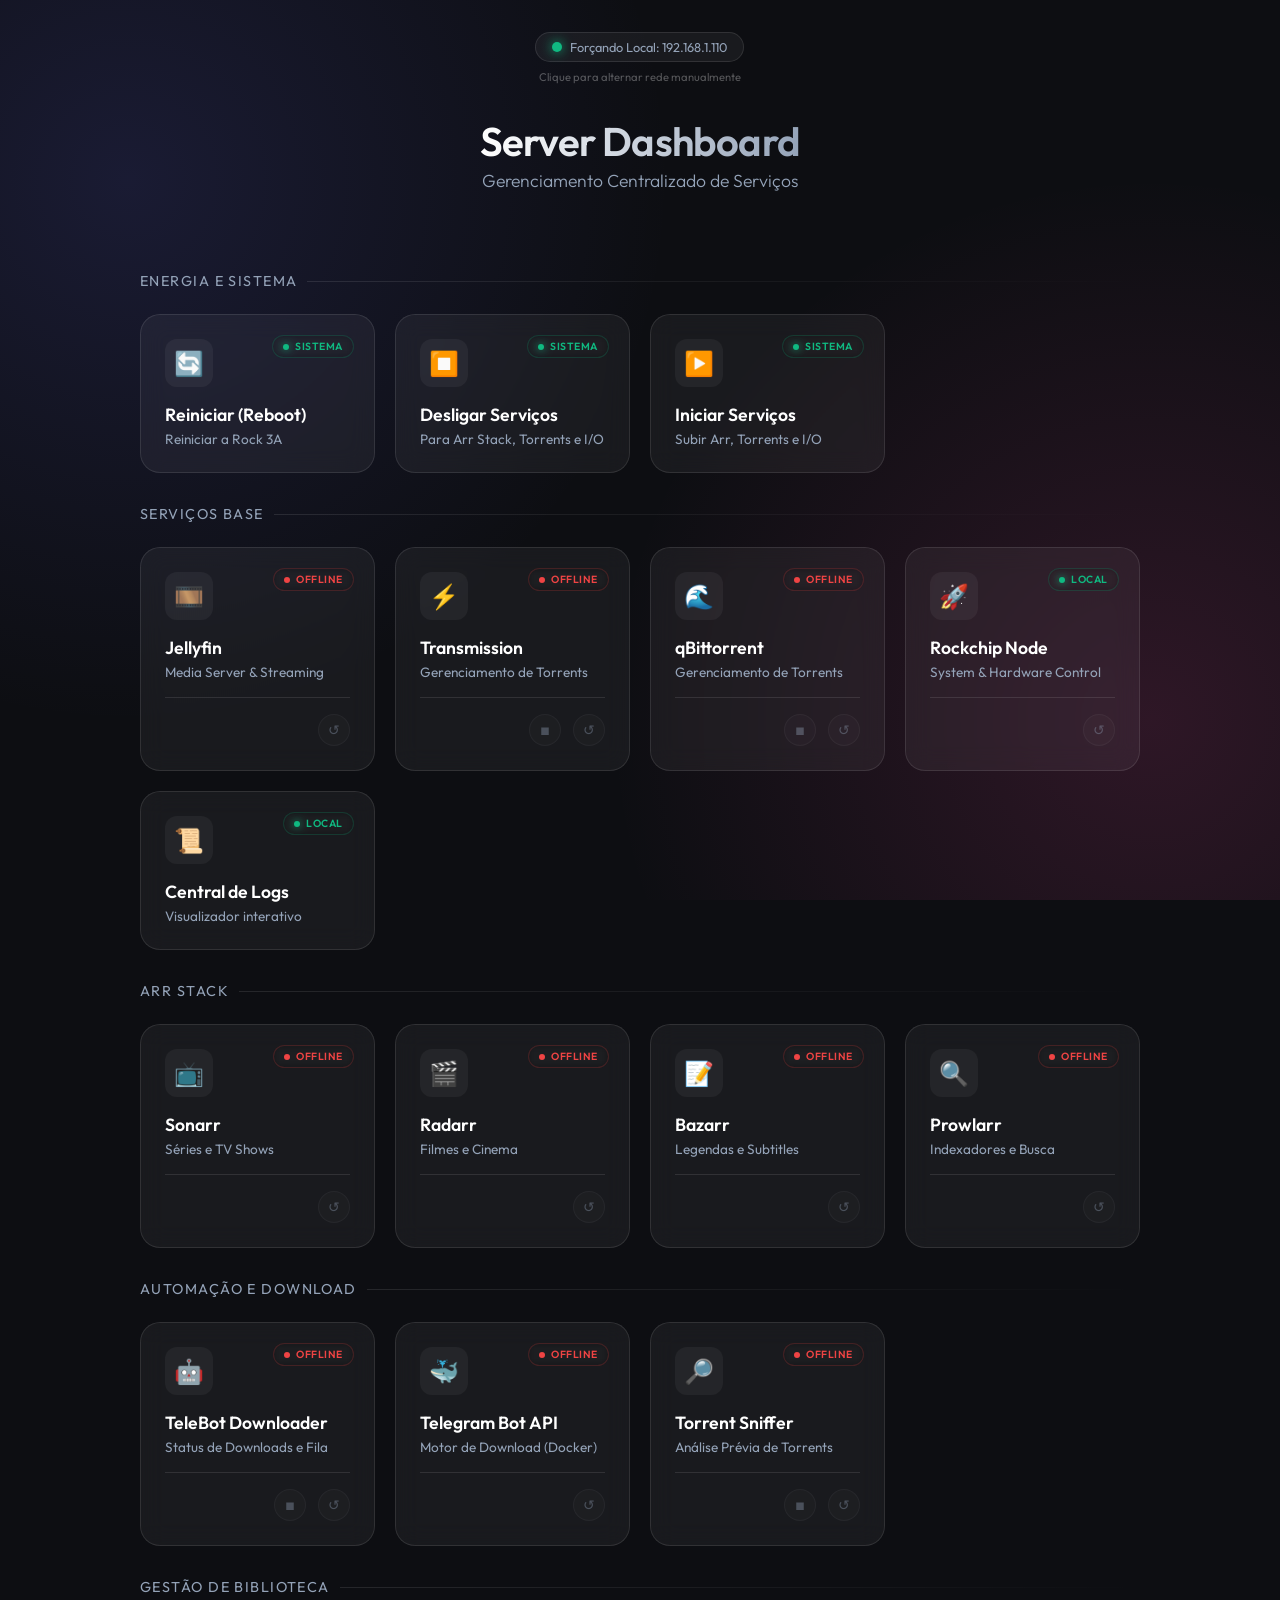
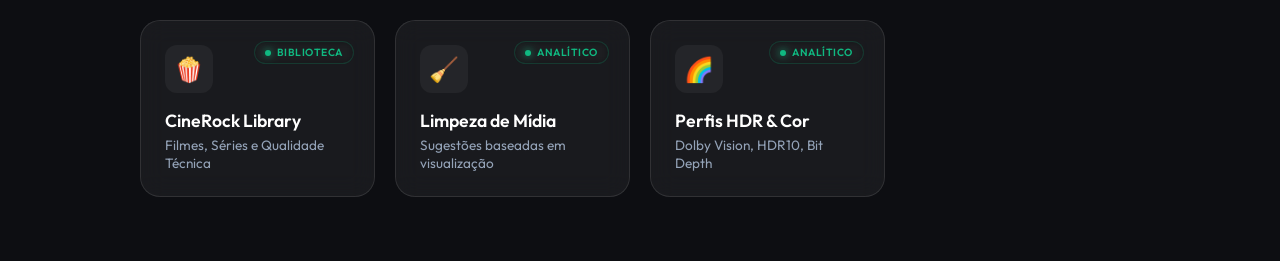
==== node-rockchip/static/index.html @ 3d12f3b4 "initial commit" ====
<!DOCTYPE html>
<html lang="pt-br">

<head>
  <meta charset="UTF-8">
  <meta name="viewport" content="width=device-width, initial-scale=1.0">
  <title>Home Server Dashboard</title>
  <link rel="icon" type="image/svg+xml" href="favicon_geral.svg">
  <link rel="preconnect" href="https://fonts.googleapis.com">
  <link rel="preconnect" href="https://fonts.gstatic.com" crossorigin>
  <link href="https://fonts.googleapis.com/css2?family=Outfit:wght@300;400;600&display=swap" rel="stylesheet">
  <style>
    :root {
      --bg-color: #0d0e12;
      --card-bg: rgba(255, 255, 255, 0.05);
      --card-hover: rgba(255, 255, 255, 0.1);
      --primary: #6366f1;
      --secondary: #ec4899;
      --text-main: #ffffff;
      --text-muted: #94a3b8;
      --glass-border: rgba(255, 255, 255, 0.1);
      --accent-blue: #3b82f6;
      --accent-purple: #8b5cf6;
      --accent-green: #10b981;
      --accent-orange: #f59e0b;
    }

    * {
      margin: 0;
      padding: 0;
      box-sizing: border-box;
      font-family: 'Outfit', sans-serif;
    }

    body {
      background-color: var(--bg-color);
      color: var(--text-main);
      min-height: 100vh;
      display: flex;
      flex-direction: column;
      align-items: center;
      padding: 2rem;
      background-image:
        radial-gradient(circle at 10% 20%, rgba(99, 102, 241, 0.15) 0%, transparent 40%),
        radial-gradient(circle at 90% 80%, rgba(236, 72, 153, 0.15) 0%, transparent 40%);
      background-attachment: fixed;
    }

    header {
      margin-bottom: 3rem;
      text-align: center;
      animation: fadeInDown 0.8s ease-out;
    }

    h1 {
      font-size: 2.5rem;
      font-weight: 600;
      letter-spacing: -0.02em;
      margin-bottom: 0.2rem;
      background: linear-gradient(to right, #fff, #94a3b8);
      -webkit-background-clip: text;
      background-clip: text;
      -webkit-text-fill-color: transparent;
    }

    .header-controls {
      display: flex;
      flex-direction: column;
      align-items: center;
      gap: 1rem;
      margin-bottom: 2rem;
    }

    .network-badge {
      display: inline-flex;
      align-items: center;
      gap: 8px;
      padding: 6px 16px;
      background: rgba(255, 255, 255, 0.05);
      border: 1px solid var(--glass-border);
      border-radius: 30px;
      font-size: 0.8rem;
      color: var(--text-muted);
      cursor: pointer;
      transition: all 0.3s ease;
      user-select: none;
    }

    .network-badge:hover {
      background: rgba(255, 255, 255, 0.1);
      border-color: rgba(255, 255, 255, 0.3);
      transform: translateY(-2px);
    }

    .network-dot {
      width: 10px;
      height: 10px;
      border-radius: 50%;
      background: var(--accent-green);
      box-shadow: 0 0 12px var(--accent-green);
      transition: background 0.3s, box-shadow 0.3s;
    }

    .network-tailscale .network-dot {
      background: var(--accent-blue);
      box-shadow: 0 0 12px var(--accent-blue);
    }

    .toggle-hint {
      font-size: 0.7rem;
      color: rgba(255, 255, 255, 0.3);
      margin-top: -0.5rem;
    }

    p.subtitle {
      color: var(--text-muted);
      font-weight: 300;
      font-size: 1.1rem;
    }

    .container {
      width: 100%;
      max-width: 1000px;
    }

    .section-title {
      font-size: 0.9rem;
      text-transform: uppercase;
      letter-spacing: 0.1em;
      color: var(--text-muted);
      margin-bottom: 1.5rem;
      margin-top: 2rem;
      display: flex;
      align-items: center;
      gap: 10px;
    }

    .section-title::after {
      content: "";
      height: 1px;
      flex-grow: 1;
      background: linear-gradient(to right, var(--glass-border), transparent);
    }

    .grid {
      display: grid;
      grid-template-columns: repeat(auto-fill, minmax(220px, 1fr));
      gap: 1.25rem;
      margin-bottom: 2rem;
    }

    .card {
      background: var(--card-bg);
      border: 1px solid var(--glass-border);
      backdrop-filter: blur(12px);
      -webkit-backdrop-filter: blur(12px);
      padding: 1.5rem;
      border-radius: 1.25rem;
      text-decoration: none;
      color: inherit;
      transition: all 0.3s cubic-bezier(0.4, 0, 0.2, 1);
      display: flex;
      flex-direction: column;
      gap: 1rem;
      position: relative;
      overflow: hidden;
      animation: fadeInUp 0.6s ease-out backwards;
    }

    .card::before {
      content: "";
      position: absolute;
      top: 0;
      left: 0;
      width: 100%;
      height: 100%;
      background: linear-gradient(135deg, transparent, rgba(255, 255, 255, 0.05));
      opacity: 0;
      transition: opacity 0.3s;
    }

    .card:hover {
      transform: translateY(-5px);
      background: var(--card-hover);
      border-color: rgba(255, 255, 255, 0.2);
      box-shadow: 0 10px 30px -10px rgba(0, 0, 0, 0.5);
    }

    .card:hover::before {
      opacity: 1;
    }

    .card-icon {
      width: 48px;
      height: 48px;
      border-radius: 12px;
      display: flex;
      align-items: center;
      justify-content: center;
      font-size: 1.5rem;
      background: rgba(255, 255, 255, 0.05);
      transition: transform 0.3s;
    }

    .card:hover .card-icon {
      transform: scale(1.1);
    }

    .card-info h3 {
      font-size: 1.1rem;
      font-weight: 600;
      margin-bottom: 0.25rem;
    }

    .card-info p {
      font-size: 0.85rem;
      color: var(--text-muted);
    }

    /* Colors for icons */
    .icon-blue {
      color: var(--accent-blue);
    }

    .icon-purple {
      color: var(--accent-purple);
    }

    .icon-green {
      color: var(--accent-green);
    }

    .icon-orange {
      color: var(--accent-orange);
    }

    .icon-pink {
      color: var(--secondary);
    }

    .icon-indigo {
      color: var(--primary);
    }

    @keyframes fadeInUp {
      from {
        opacity: 0;
        transform: translateY(20px);
      }

      to {
        opacity: 1;
        transform: translateY(0);
      }
    }

    @keyframes fadeInDown {
      from {
        opacity: 0;
        transform: translateY(-20px);
      }

      to {
        opacity: 1;
        transform: translateY(0);
      }
    }

    /* Status Indicators */
    .status-indicator {
      position: absolute;
      top: 1.25rem;
      right: 1.25rem;
      display: flex;
      align-items: center;
      gap: 6px;
      padding: 4px 10px;
      background: rgba(0, 0, 0, 0.2);
      border-radius: 20px;
      font-size: 0.65rem;
      font-weight: 600;
      text-transform: uppercase;
      letter-spacing: 0.05em;
      backdrop-filter: blur(4px);
      border: 1px solid rgba(255, 255, 255, 0.05);
      transition: all 0.3s ease;
    }

    .status-dot {
      width: 6px;
      height: 6px;
      border-radius: 50%;
      background: #4b5563;
    }

    .status-online {
      color: var(--accent-green);
      border-color: rgba(16, 185, 129, 0.2);
    }

    .status-online .status-dot {
      background: var(--accent-green);
      box-shadow: 0 0 8px var(--accent-green);
      animation: pulse 2s infinite;
    }

    .status-offline {
      color: #ef4444;
      border-color: rgba(239, 68, 68, 0.2);
    }

    .status-offline .status-dot {
      background: #ef4444;
    }

    .status-checking {
      color: var(--text-muted);
    }

    .status-checking .status-dot {
      background: var(--text-muted);
      animation: blink 1s infinite;
    }

    @keyframes pulse {
      0% {
        transform: scale(1);
        opacity: 1;
      }

      50% {
        transform: scale(1.2);
        opacity: 0.7;
      }

      100% {
        transform: scale(1);
        opacity: 1;
      }
    }

    @keyframes blink {

      0%,
      100% {
        opacity: 0.3;
      }

      50% {
        opacity: 1;
      }
    }

    /* Staggered animation for cards */
    .grid .card:nth-child(1) {
      animation-delay: 0.1s;
    }

    .grid .card:nth-child(2) {
      animation-delay: 0.15s;
    }

    .grid .card:nth-child(3) {
      animation-delay: 0.2s;
    }

    .grid .card:nth-child(4) {
      animation-delay: 0.25s;
    }

    .grid .card:nth-child(5) {
      animation-delay: 0.3s;
    }

    .grid .card:nth-child(6) {
      animation-delay: 0.35s;
    }

    @media (max-width: 640px) {
      body {
        padding: 1rem;
      }

      h1 {
        font-size: 2rem;
      }

      .grid {
        grid-template-columns: 1fr;
      }
    }

    /* Card Actions */
    .card-actions {
      border-top: 1px solid var(--glass-border);
      padding-top: 1rem;
      margin-top: auto; /* Push to bottom */
      display: flex;
      justify-content: flex-end;
      gap: 0.75rem;
      position: relative;
      z-index: 10;
    }

    /* Restart Button */
    .restart-btn {
      width: 32px;
      height: 32px;
      border-radius: 50%;
      background: rgba(255, 255, 255, 0.05);
      border: 1px solid var(--glass-border);
      display: flex;
      align-items: center;
      justify-content: center;
      cursor: pointer;
      font-size: 0.9rem;
      transition: all 0.3s cubic-bezier(0.4, 0, 0.2, 1);
      opacity: 0.4;
      color: var(--text-muted);
    }

    .restart-btn:hover {
      background: rgba(255, 255, 255, 0.15);
      border-color: rgba(255, 255, 255, 0.3);
      transform: rotate(180deg) scale(1.1);
      opacity: 1;
      color: var(--accent-orange);
      box-shadow: 0 0 15px rgba(245, 158, 11, 0.3);
    }

    .stop-btn {
      width: 32px;
      height: 32px;
      border-radius: 50%;
      background: rgba(255, 255, 255, 0.05);
      border: 1px solid var(--glass-border);
      display: flex;
      align-items: center;
      justify-content: center;
      cursor: pointer;
      font-size: 0.75rem;
      transition: all 0.3s cubic-bezier(0.4, 0, 0.2, 1);
      opacity: 0.4;
      color: var(--text-muted);
    }

    .stop-btn:hover {
      background: rgba(239, 68, 68, 0.15);
      border-color: rgba(239, 68, 68, 0.4);
      opacity: 1;
      color: #ef4444;
      box-shadow: 0 0 15px rgba(239, 68, 68, 0.3);
      transform: scale(1.1);
    }

    /* Custom Alert Modal */
    .alert-overlay {
      position: fixed;
      top: 0; left: 0; width: 100%; height: 100%;
      background: rgba(0, 0, 0, 0.7);
      backdrop-filter: blur(8px);
      -webkit-backdrop-filter: blur(8px);
      display: none;
      align-items: center;
      justify-content: center;
      z-index: 1000;
      opacity: 0;
      transition: opacity 0.3s;
    }
    .alert-overlay.active {
      display: flex;
      opacity: 1;
    }
    .alert-modal {
      background: #1a1c23;
      border: 1px solid var(--glass-border);
      padding: 2rem;
      border-radius: 1.5rem;
      max-width: 500px;
      width: 90%;
      box-shadow: 0 25px 50px -12px rgba(0, 0, 0, 0.5);
      animation: alertPop 0.3s cubic-bezier(0.34, 1.56, 0.64, 1);
    }
    @keyframes alertPop {
      from { transform: scale(0.9); opacity: 0; }
      to { transform: scale(1); opacity: 1; }
    }
    .alert-title {
      font-size: 1.25rem;
      font-weight: 600;
      margin-bottom: 1rem;
      display: flex;
      align-items: center;
      gap: 10px;
    }
    .alert-message {
      font-size: 0.95rem;
      color: var(--text-muted);
      line-height: 1.6;
      margin-bottom: 1.5rem;
      user-select: text; /* Crucial for selectability */
      white-space: pre-wrap;
      word-break: break-word;
      max-height: 300px;
      overflow-y: auto;
      padding-right: 10px;
    }
    .alert-message::-webkit-scrollbar { width: 6px; }
    .alert-message::-webkit-scrollbar-thumb { background: rgba(255,255,255,0.1); border-radius: 10px; }
    
    .alert-btn {
      width: 100%;
      padding: 0.8rem;
      border-radius: 12px;
      border: none;
      background: var(--primary);
      color: white;
      font-weight: 600;
      cursor: pointer;
      transition: all 0.2s;
    }
    .alert-btn:hover {
      filter: brightness(1.1);
      transform: translateY(-1px);
    }
  </style>
</head>

<body>

  <header>
    <div class="header-controls">
      <div id="network-status" class="network-badge" onclick="toggleNetwork()">
        <span class="network-dot"></span>
        <span id="active-ip">Detectando rede...</span>
      </div>
      <span class="toggle-hint">Clique para alternar rede manualmente</span>
    </div>
    <h1>Server Dashboard</h1>
    <p class="subtitle">Gerenciamento Centralizado de Serviços</p>
  </header>

  <div class="container">

    <div class="section-title">Energia e Sistema</div>
    <div class="grid">
      <a href="#" onclick="requestReboot(event)" class="card">
        <div class="status-indicator status-online">
          <span class="status-dot"></span>
          <span class="status-text">Sistema</span>
        </div>
        <div class="card-icon icon-orange">🔄</div>
        <div class="card-info">
          <h3>Reiniciar (Reboot)</h3>
          <p>Reiniciar a Rock 3A</p>
        </div>
      </a>

      <a href="#" onclick="requestStopAll(event)" class="card">
        <div class="status-indicator status-online">
          <span class="status-dot"></span>
          <span class="status-text">Sistema</span>
        </div>
        <div class="card-icon" style="color: #ef4444;">⏹️</div>
        <div class="card-info">
          <h3>Desligar Serviços</h3>
          <p>Para Arr Stack, Torrents e I/O</p>
        </div>
      </a>

      <a href="#" onclick="requestStartAll(event)" class="card">
        <div class="status-indicator status-online">
          <span class="status-dot"></span>
          <span class="status-text">Sistema</span>
        </div>
        <div class="card-icon" style="color: var(--accent-green);">▶️</div>
        <div class="card-info">
          <h3>Iniciar Serviços</h3>
          <p>Subir Arr, Torrents e I/O</p>
        </div>
      </a>
    </div>

    <div class="section-title">Serviços Base</div>
    <div class="grid">
      <a href="#" data-port="8096" data-service="jellyfin" target="_blank" class="card" referrerpolicy="no-referrer">
        <div class="status-indicator status-checking">
          <span class="status-dot"></span>
          <span class="status-text">Sondando</span>
        </div>
        <div class="card-icon icon-purple">🎞️</div>
        <div class="card-info">
          <h3>Jellyfin</h3>
          <p>Media Server & Streaming</p>
        </div>
        <div class="card-actions">
          <div class="restart-btn" onclick="requestRestart(event, 'jellyfin')" title="Reiniciar Serviço">↺</div>
        </div>
      </a>

      <a href="#" data-port="9091" data-service="transmission" target="_blank" class="card"
        referrerpolicy="no-referrer">
        <div class="status-indicator status-checking">
          <span class="status-dot"></span>
          <span class="status-text">Sondando</span>
        </div>
        <div class="card-icon icon-orange">⚡</div>
        <div class="card-info">
          <h3>Transmission</h3>
          <p>Gerenciamento de Torrents</p>
        </div>
        <div class="card-actions">
          <div class="stop-btn" onclick="requestStop(event, 'transmission')" title="Parar Serviço">⏹</div>
          <div class="restart-btn" onclick="requestRestart(event, 'transmission')" title="Reiniciar Serviço">↺</div>
        </div>
      </a>

      <a href="#" data-port="8080" data-service="qbittorrent" target="_blank" class="card" referrerpolicy="no-referrer">
        <div class="status-indicator status-checking">
          <span class="status-dot"></span>
          <span class="status-text">Sondando</span>
        </div>
        <div class="card-icon icon-blue">🌊</div>
        <div class="card-info">
          <h3>qBittorrent</h3>
          <p>Gerenciamento de Torrents</p>
        </div>
        <div class="card-actions">
          <div class="stop-btn" onclick="requestStop(event, 'qbittorrent')" title="Parar Serviço">⏹</div>
          <div class="restart-btn" onclick="requestRestart(event, 'qbittorrent')" title="Reiniciar Serviço">↺</div>
        </div>
      </a>

      <a href="/sys.html" data-service="rockchip-node" target="_self" class="card">
        <div class="status-indicator status-online">
          <span class="status-dot"></span>
          <span class="status-text">Local</span>
        </div>
        <div class="card-icon icon-blue">🚀</div>
        <div class="card-info">
          <h3>Rockchip Node</h3>
          <p>System & Hardware Control</p>
        </div>
        <div class="card-actions">
          <div class="restart-btn" onclick="requestRestart(event, 'rockchip-node')" title="Reiniciar Serviço">↺</div>
        </div>
      </a>

      <a href="/logs.html" target="_self" class="card">
        <div class="status-indicator status-online">
          <span class="status-dot"></span>
          <span class="status-text">Local</span>
        </div>
        <div class="card-icon icon-green">📜</div>
        <div class="card-info">
          <h3>Central de Logs</h3>
          <p>Visualizador interativo</p>
        </div>
      </a>
    </div>

    <div class="section-title">Arr Stack</div>
    <div class="grid">
      <a href="#" data-port="8989" data-service="sonarr" target="_blank" class="card" referrerpolicy="no-referrer">
        <div class="status-indicator status-checking">
          <span class="status-dot"></span>
          <span class="status-text">Sondando</span>
        </div>
        <div class="card-icon icon-blue">📺</div>
        <div class="card-info">
          <h3>Sonarr</h3>
          <p>Séries e TV Shows</p>
        </div>
        <div class="card-actions">
          <div class="restart-btn" onclick="requestRestart(event, 'sonarr')" title="Reiniciar Serviço">↺</div>
        </div>
      </a>

      <a href="#" data-port="7878" data-service="radarr" target="_blank" class="card" referrerpolicy="no-referrer">
        <div class="status-indicator status-checking">
          <span class="status-dot"></span>
          <span class="status-text">Sondando</span>
        </div>
        <div class="card-icon icon-pink">🎬</div>
        <div class="card-info">
          <h3>Radarr</h3>
          <p>Filmes e Cinema</p>
        </div>
        <div class="card-actions">
          <div class="restart-btn" onclick="requestRestart(event, 'radarr')" title="Reiniciar Serviço">↺</div>
        </div>
      </a>

      <a href="#" data-port="6767" data-service="bazarr" target="_blank" class="card" referrerpolicy="no-referrer">
        <div class="status-indicator status-checking">
          <span class="status-dot"></span>
          <span class="status-text">Sondando</span>
        </div>
        <div class="card-icon icon-indigo">📝</div>
        <div class="card-info">
          <h3>Bazarr</h3>
          <p>Legendas e Subtitles</p>
        </div>
        <div class="card-actions">
          <div class="restart-btn" onclick="requestRestart(event, 'bazarr')" title="Reiniciar Serviço">↺</div>
        </div>
      </a>

      <a href="#" data-port="9696" data-service="prowlarr" target="_blank" class="card" referrerpolicy="no-referrer">
        <div class="status-indicator status-checking">
          <span class="status-dot"></span>
          <span class="status-text">Sondando</span>
        </div>
        <div class="card-icon icon-orange">🔍</div>
        <div class="card-info">
          <h3>Prowlarr</h3>
          <p>Indexadores e Busca</p>
        </div>
        <div class="card-actions">
          <div class="restart-btn" onclick="requestRestart(event, 'prowlarr')" title="Reiniciar Serviço">↺</div>
        </div>
      </a>
    </div>

    <div class="section-title">Automação e Download</div>
    <div class="grid">
      <a href="/telebot.html" target="_self" class="card" id="telebot-card" data-port="5001"
        data-service="rockchip-bot">
        <div class="status-indicator status-checking">
          <span class="status-dot"></span>
          <span class="status-text">Sondando</span>
        </div>
        <div class="card-icon icon-pink">🤖</div>
        <div class="card-info">
          <h3>TeleBot Downloader</h3>
          <p>Status de Downloads e Fila</p>
        </div>
        <div class="card-actions">
          <div class="stop-btn" onclick="requestStop(event, 'rockchip-bot')" title="Parar Serviço">⏹</div>
          <div class="restart-btn" onclick="requestRestart(event, 'rockchip-bot')" title="Reiniciar Serviço">↺</div>
        </div>
      </a>
      <a href="#" target="_blank" class="card" data-port="8082" data-service="telegram-bot-api"
        referrerpolicy="no-referrer">
        <div class="status-indicator status-checking">
          <span class="status-dot"></span>
          <span class="status-text">Sondando</span>
        </div>
        <div class="card-icon icon-blue">🐳</div>
        <div class="card-info">
          <h3>Telegram Bot API</h3>
          <p>Motor de Download (Docker)</p>
        </div>
        <div class="card-actions">
          <div class="restart-btn" onclick="requestRestart(event, 'telegram-bot-api')" title="Reiniciar Serviço">↺</div>
        </div>
      </a>
      <a href="#" data-port="8081" data-service="torrent-sniffer" target="_blank" class="card" referrerpolicy="no-referrer">
        <div class="status-indicator status-checking">
          <span class="status-dot"></span>
          <span class="status-text">Sondando</span>
        </div>
        <div class="card-icon icon-green">🔎</div>
        <div class="card-info">
          <h3>Torrent Sniffer</h3>
          <p>Análise Prévia de Torrents</p>
        </div>
        <div class="card-actions">
          <div class="stop-btn" onclick="requestStop(event, 'torrent-sniffer')" title="Parar Serviço">⏹</div>
          <div class="restart-btn" onclick="requestRestart(event, 'torrent-sniffer')" title="Reiniciar Serviço">↺</div>
        </div>
      </a>
    </div>

    <div class="section-title">Gestão de Biblioteca</div>
    <div class="grid">
      <a href="/movies.html" target="_self" class="card">
        <div class="status-indicator status-online">
          <span class="status-dot"></span>
          <span class="status-text">Biblioteca</span>
        </div>
        <div class="card-icon icon-purple">🍿</div>
        <div class="card-info">
          <h3>CineRock Library</h3>
          <p>Filmes, Séries e Qualidade Técnica</p>
        </div>
      </a>
      <a href="/cleanup.html" target="_self" class="card">
        <div class="status-indicator status-online">
          <span class="status-dot"></span>
          <span class="status-text">Analítico</span>
        </div>
        <div class="card-icon icon-orange">🧹</div>
        <div class="card-info">
          <h3>Limpeza de Mídia</h3>
          <p>Sugestões baseadas em visualização</p>
        </div>
      </a>
      <a href="/profiles.html" target="_self" class="card">
        <div class="status-indicator status-online">
          <span class="status-dot"></span>
          <span class="status-text">Analítico</span>
        </div>
        <div class="card-icon" style="color: #a78bfa;">🌈</div>
        <div class="card-info">
          <h3>Perfis HDR & Cor</h3>
          <p>Dolby Vision, HDR10, Bit Depth</p>
        </div>
      </a>
    </div>

  </div>

  <script>
    // Configuração de IPs
    const LOCAL_IP = '192.168.1.110';
    const TAILSCALE_IP = '100.117.163.14';
    const TEST_PORT = '5000';

    let currentHost = LOCAL_IP;

    async function probeConnectivity(host, port = TEST_PORT) {
      const controller = new AbortController();
      const timeoutId = setTimeout(() => controller.abort(), 2000);

      try {
        // Usamos fetch com no-cors para testar apenas a abertura da porta
        await fetch(`http://${host}:${port}`, { mode: 'no-cors', signal: controller.signal });
        clearTimeout(timeoutId);
        return true;
      } catch (e) {
        // Se o erro for abort ou connection refused, consideramos offline
        return false;
      }
    }

    async function checkHealth(card) {
      const port = card.getAttribute('data-port');
      const indicator = card.querySelector('.status-indicator');
      const text = card.querySelector('.status-text');

      if (!port) return;

      const isOnline = await probeConnectivity(currentHost, port);

      indicator.classList.remove('status-checking', 'status-online', 'status-offline');
      if (isOnline) {
        indicator.classList.add('status-online');
        text.innerText = 'Online';
      } else {
        indicator.classList.add('status-offline');
        text.innerText = 'Offline';
      }
    }

    function updateAllHealth() {
      document.querySelectorAll('.card').forEach(card => {
        checkHealth(card);
      });
    }

    function toggleNetwork() {
      // Alterna manualmente entre os dois IPs
      const newHost = currentHost === LOCAL_IP ? TAILSCALE_IP : LOCAL_IP;
      applyNetwork(newHost);
    }

    function applyNetwork(host) {
      currentHost = host;
      const statusText = document.getElementById('active-ip');
      const statusBadge = document.getElementById('network-status');

      const isTailscale = host === TAILSCALE_IP;
      statusText.innerText = isTailscale ? `Forçando Tailscale: ${host}` : `Forçando Local: ${host}`;

      if (isTailscale) {
        statusBadge.classList.add('network-tailscale');
      } else {
        statusBadge.classList.remove('network-tailscale');
      }

      // Atualiza os links dos cards (ignora links internos como /telebot.html)
      document.querySelectorAll('.card').forEach(card => {
        const port = card.getAttribute('data-port');
        const href = card.getAttribute('href');
        if (port && href && !href.startsWith('/')) {
          card.href = `http://${host}:${port}`;
        }
      });

      console.log(`Rede alterada manualmente para: ${host}`);

      // Reinicia verificação de saúde com o novo IP
      updateAllHealth();
    }

    async function initNetwork() {
      const hostname = window.location.hostname;
      const statusText = document.getElementById('active-ip');

      // Se acessou por um IP específico via URL, respeita e inicia com ele
      if (hostname === TAILSCALE_IP || hostname === LOCAL_IP) {
        currentHost = hostname;
      } else {
        // Se abriu via file:// ou localhost, faz o probe inteligente
        statusText.innerText = "Sondando rede...";
        const isTailscaleUp = await probeConnectivity(TAILSCALE_IP);
        currentHost = isTailscaleUp ? TAILSCALE_IP : LOCAL_IP;
      }

      applyNetwork(currentHost);

      // Ativa efeito de brilho nos cards e inicia health check
      document.querySelectorAll('.card').forEach(card => {
        card.onmousemove = e => {
          const rect = card.getBoundingClientRect();
          card.style.setProperty('--mouse-x', `${e.clientX - rect.left}px`);
          card.style.setProperty('--mouse-y', `${e.clientY - rect.top}px`);
        };
      });

      // Inicia loop de atualização (cada 10 segundos)
      setInterval(updateAllHealth, 10000);
    }

    async function requestReboot(event) {
      event.preventDefault();
      if (!confirm("⚠️ Tem certeza que deseja REINICIAR a Rock 3A agora? Todos os serviços ficarão offline por alguns instantes.")) {
        return;
      }

      try {
        const response = await fetch(`http://${currentHost}:5000/reboot`, {
          method: 'POST'
        });
        if (response.ok) {
          showAlert("🚀 Sucesso", "Comando de reboot enviado! O dashboard ficará offline em breve.");
          setTimeout(() => location.reload(), 5000);
        } else {
          const err = await response.text();
          showAlert("❌ Erro", "Erro ao reiniciar: " + err);
        }
      } catch (e) {
        // O erro é esperado se a conexão cair imediatamente
        showAlert("🚀 Sucesso", "Comando de reboot enviado! A conexão deve cair agora.");
      }
    }

    async function requestRestart(event, serviceName) {
      if (event) {
        event.preventDefault();
        event.stopPropagation();
      }

      const card = event.currentTarget.closest('.card');
      const indicator = card.querySelector('.status-indicator');
      const text = card.querySelector('.status-text');

      if (!confirm(`⚠️ Deseja reiniciar o serviço "${serviceName}"?`)) {
        return;
      }

      // Feedback visual imediato
      indicator.classList.remove('status-online', 'status-offline');
      indicator.classList.add('status-checking');
      text.innerText = 'Reiniciando...';

      try {
        const response = await fetch(`http://${currentHost}:5000/restart?service=${serviceName}`, {
          method: 'POST'
        });

        if (response.ok) {
          showAlert(`✅ Sucesso`, `Serviço ${serviceName} reiniciado com sucesso!`);
          // Aguarda um pouco antes de sondar novamente
          setTimeout(() => checkHealth(card), 3000);
        } else {
          const err = await response.text();
          showAlert(`❌ Erro`, `Erro ao reiniciar ${serviceName}: ` + err);
          checkHealth(card);
        }
      } catch (e) {
        showAlert(`❌ Erro`, `Erro de conexão ao tentar reiniciar ${serviceName}.`);
        checkHealth(card);
      }
    }

    async function requestStop(event, serviceName) {
      if (event) {
        event.preventDefault();
        event.stopPropagation();
      }

      const card = event.currentTarget.closest('.card');
      const indicator = card.querySelector('.status-indicator');
      const text = card.querySelector('.status-text');

      if (!confirm(`⚠️ Deseja PARAR o serviço "${serviceName}"? Ele ficará offline até ser reiniciado manualmente.`)) {
        return;
      }

      indicator.classList.remove('status-online', 'status-offline');
      indicator.classList.add('status-checking');
      text.innerText = 'Parando...';

      try {
        const response = await fetch(`http://${currentHost}:5000/stop?service=${serviceName}`, {
          method: 'POST'
        });

        if (response.ok) {
          indicator.classList.remove('status-checking');
          indicator.classList.add('status-offline');
          text.innerText = 'Parado';
          showAlert(`⏹ Sucesso`, `Serviço ${serviceName} parado com sucesso.`);
        } else {
          const err = await response.text();
          showAlert(`❌ Erro`, `Erro ao parar ${serviceName}: ` + err);
          checkHealth(card);
        }
      } catch (e) {
        showAlert(`❌ Erro`, `Erro de conexão ao tentar parar ${serviceName}.`);
        checkHealth(card);
      }
    }

    async function requestStopAll(event) {
      event.preventDefault();
      const services = [
        { name: 'arr-stack', label: 'Arr Stack (Sonarr, Radarr, Bazarr, Prowlarr)' },
        { name: 'transmission', label: 'Transmission' },
        { name: 'qbittorrent', label: 'qBittorrent' },
        { name: 'torrent-sniffer', label: 'Torrent Sniffer' },
        { name: 'rockchip-bot', label: 'TeleBot Downloader' },
      ];

      const serviceList = services.map(s => `  • ${s.label}`).join('\n');
      if (!confirm(`⚠️ Deseja PARAR todos os serviços pesados?\n\n${serviceList}\n\nIsso irá desligar o arr stack, os torrent clients e os programas que leem o HD constantemente.`)) {
        return;
      }

      let results = [];
      for (const svc of services) {
        try {
          const r = await fetch(`http://${currentHost}:5000/stop?service=${svc.name}`, { method: 'POST' });
          if (r.ok) {
            results.push(`✅ ${svc.label}`);
          } else {
            const err = await r.text();
            results.push(`❌ ${svc.label}: ${err}`);
          }
        } catch (e) {
          results.push(`❌ ${svc.label}: erro de conexão`);
        }
      }

      showAlert('Resultado', results.join('\n'));
      updateAllHealth();
    }

    async function requestStartAll(event) {
      event.preventDefault();
      const services = [
        { name: 'arr-stack', label: 'Arr Stack (Sonarr, Radarr, Bazarr, Prowlarr)' },
        { name: 'transmission', label: 'Transmission' },
        { name: 'qbittorrent', label: 'qBittorrent' },
        { name: 'torrent-sniffer', label: 'Torrent Sniffer' },
        { name: 'rockchip-bot', label: 'TeleBot Downloader' },
      ];

      const serviceList = services.map(s => `  • ${s.label}`).join('\n');
      if (!confirm(`⚠️ Deseja INICIAR todos os serviços?\n\n${serviceList}`)) {
        return;
      }

      let results = [];
      for (const svc of services) {
        try {
          const r = await fetch(`http://${currentHost}:5000/start?service=${svc.name}`, { method: 'POST' });
          if (r.ok) {
            results.push(`✅ ${svc.label}`);
          } else {
            const err = await r.text();
            results.push(`❌ ${svc.label}: ${err}`);
          }
        } catch (e) {
          results.push(`❌ ${svc.label}: erro de conexão`);
        }
      }

      showAlert('Resultado', results.join('\n'));
      updateAllHealth();
    }

    initNetwork();

    // Custom Alert Logic
    function showAlert(title, message) {
      const overlay = document.getElementById('alert-overlay');
      document.getElementById('alert-title').innerText = title;
      document.getElementById('alert-message').innerText = message;
      overlay.classList.add('active');
    }

    function closeAlert() {
      document.getElementById('alert-overlay').classList.remove('active');
    }
  </script>

  <div id="alert-overlay" class="alert-overlay" onclick="if(event.target===this)closeAlert()">
    <div class="alert-modal">
      <div id="alert-title" class="alert-title"></div>
      <div id="alert-message" class="alert-message"></div>
      <button class="alert-btn" onclick="closeAlert()">Entendido</button>
    </div>
  </div>
</body>

</html>
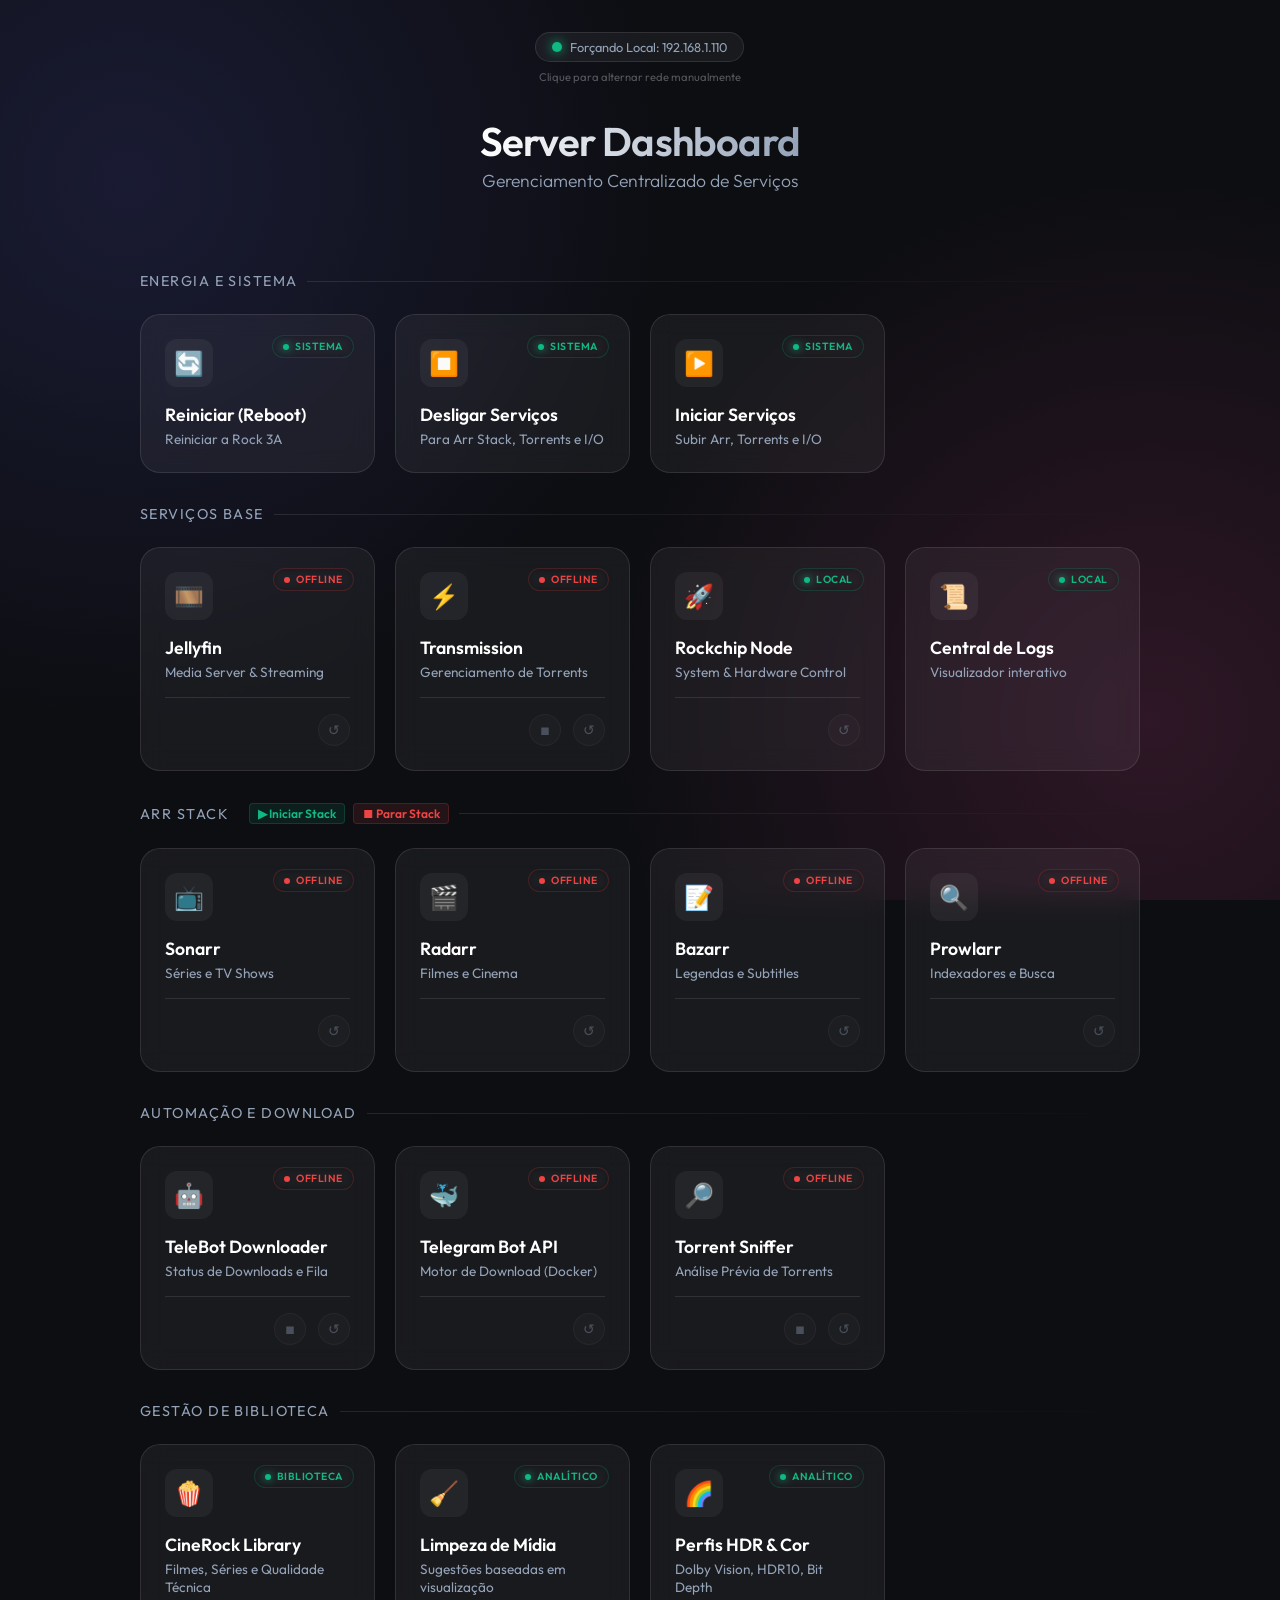
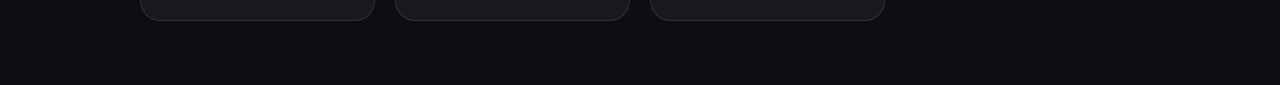
==== commit e9374a61: "Refactor storage optimization script and add new features. Updated `fix_hardlinks.py` to improve fil" ====
--- a/node-rockchip/static/index.html
+++ b/node-rockchip/static/index.html
@@ -453,6 +453,55 @@
       transform: scale(1.1);
     }
 
+    .stop-btn-small {
+      background: rgba(239, 68, 68, 0.1);
+      border: 1px solid rgba(239, 68, 68, 0.2);
+      color: #ef4444;
+      border-radius: 4px;
+      padding: 2px 8px;
+      font-size: 0.75rem;
+      cursor: pointer;
+      transition: all 0.2s;
+      display: flex;
+      align-items: center;
+      justify-content: center;
+      text-transform: none;
+      letter-spacing: normal;
+      font-weight: 600;
+    }
+
+    .stop-btn-small:hover {
+      background: rgba(239, 68, 68, 0.2);
+      border-color: rgba(239, 68, 68, 0.4);
+      transform: scale(1.05);
+      box-shadow: 0 0 10px rgba(239, 68, 68, 0.2);
+    }
+
+    .start-btn-small {
+      background: rgba(16, 185, 129, 0.1);
+      border: 1px solid rgba(16, 185, 129, 0.2);
+      color: var(--accent-green);
+      border-radius: 4px;
+      padding: 2px 8px;
+      font-size: 0.75rem;
+      cursor: pointer;
+      transition: all 0.2s;
+      display: flex;
+      align-items: center;
+      justify-content: center;
+      text-transform: none;
+      letter-spacing: normal;
+      font-weight: 600;
+      margin-left: 5px;
+    }
+
+    .start-btn-small:hover {
+      background: rgba(16, 185, 129, 0.2);
+      border-color: rgba(16, 185, 129, 0.4);
+      transform: scale(1.05);
+      box-shadow: 0 0 10px rgba(16, 185, 129, 0.2);
+    }
+
     /* Custom Alert Modal */
     .alert-overlay {
       position: fixed;
@@ -615,22 +664,6 @@
         </div>
       </a>
 
-      <a href="#" data-port="8080" data-service="qbittorrent" target="_blank" class="card" referrerpolicy="no-referrer">
-        <div class="status-indicator status-checking">
-          <span class="status-dot"></span>
-          <span class="status-text">Sondando</span>
-        </div>
-        <div class="card-icon icon-blue">🌊</div>
-        <div class="card-info">
-          <h3>qBittorrent</h3>
-          <p>Gerenciamento de Torrents</p>
-        </div>
-        <div class="card-actions">
-          <div class="stop-btn" onclick="requestStop(event, 'qbittorrent')" title="Parar Serviço">⏹</div>
-          <div class="restart-btn" onclick="requestRestart(event, 'qbittorrent')" title="Reiniciar Serviço">↺</div>
-        </div>
-      </a>
-
       <a href="/sys.html" data-service="rockchip-node" target="_self" class="card">
         <div class="status-indicator status-online">
           <span class="status-dot"></span>
@@ -659,7 +692,13 @@
       </a>
     </div>
 
-    <div class="section-title">Arr Stack</div>
+    <div class="section-title">
+      Arr Stack
+      <div style="display: flex; gap: 8px; margin-left: 5px;">
+        <button onclick="requestStartArrStack(event)" class="start-btn-small" title="Iniciar Arr Stack">▶ Iniciar Stack</button>
+        <button onclick="requestStopArrStack(event)" class="stop-btn-small" title="Desligar Arr Stack">⏹ Parar Stack</button>
+      </div>
+    </div>
     <div class="grid">
       <a href="#" data-port="8989" data-service="sonarr" target="_blank" class="card" referrerpolicy="no-referrer">
         <div class="status-indicator status-checking">
@@ -1024,12 +1063,97 @@
       }
     }
 
+    async function requestStopArrStack(event) {
+      if (event) {
+        event.preventDefault();
+        event.stopPropagation();
+      }
+
+      if (!confirm("⚠️ Deseja PARAR todo o Arr Stack (Sonarr, Radarr, Bazarr, Prowlarr)?")) {
+        return;
+      }
+
+      // Feedback visual nos cards afetados
+      const arrServices = ['sonarr', 'radarr', 'bazarr', 'prowlarr'];
+      arrServices.forEach(svc => {
+        const card = document.querySelector(`.card[data-service="${svc}"]`);
+        if (card) {
+          const indicator = card.querySelector('.status-indicator');
+          const text = card.querySelector('.status-text');
+          if (indicator && text) {
+            indicator.classList.remove('status-online', 'status-offline');
+            indicator.classList.add('status-checking');
+            text.innerText = 'Parando...';
+          }
+        }
+      });
+
+      try {
+        const response = await fetch(`http://${currentHost}:5000/stop?service=arr-stack`, {
+          method: 'POST'
+        });
+
+        if (response.ok) {
+          showAlert(`⏹ Sucesso`, `Arr Stack parado com sucesso.`);
+        } else {
+          const err = await response.text();
+          showAlert(`❌ Erro`, `Erro ao parar Arr Stack: ` + err);
+        }
+      } catch (e) {
+        showAlert(`❌ Erro`, `Erro de conexão ao tentar parar Arr Stack.`);
+      } finally {
+        updateAllHealth();
+      }
+    }
+
+    async function requestStartArrStack(event) {
+      if (event) {
+        event.preventDefault();
+        event.stopPropagation();
+      }
+
+      if (!confirm("⚠️ Deseja INICIAR todo o Arr Stack (Sonarr, Radarr, Bazarr, Prowlarr)?")) {
+        return;
+      }
+
+      // Feedback visual nos cards afetados
+      const arrServices = ['sonarr', 'radarr', 'bazarr', 'prowlarr'];
+      arrServices.forEach(svc => {
+        const card = document.querySelector(`.card[data-service="${svc}"]`);
+        if (card) {
+          const indicator = card.querySelector('.status-indicator');
+          const text = card.querySelector('.status-text');
+          if (indicator && text) {
+            indicator.classList.remove('status-online', 'status-offline');
+            indicator.classList.add('status-checking');
+            text.innerText = 'Iniciando...';
+          }
+        }
+      });
+
+      try {
+        const response = await fetch(`http://${currentHost}:5000/start?service=arr-stack`, {
+          method: 'POST'
+        });
+
+        if (response.ok) {
+          showAlert(`▶ Sucesso`, `Arr Stack iniciado com sucesso.`);
+        } else {
+          const err = await response.text();
+          showAlert(`❌ Erro`, `Erro ao iniciar Arr Stack: ` + err);
+        }
+      } catch (e) {
+        showAlert(`❌ Erro`, `Erro de conexão ao tentar iniciar Arr Stack.`);
+      } finally {
+        updateAllHealth();
+      }
+    }
+
     async function requestStopAll(event) {
       event.preventDefault();
       const services = [
         { name: 'arr-stack', label: 'Arr Stack (Sonarr, Radarr, Bazarr, Prowlarr)' },
         { name: 'transmission', label: 'Transmission' },
-        { name: 'qbittorrent', label: 'qBittorrent' },
         { name: 'torrent-sniffer', label: 'Torrent Sniffer' },
         { name: 'rockchip-bot', label: 'TeleBot Downloader' },
       ];
@@ -1063,7 +1187,6 @@
       const services = [
         { name: 'arr-stack', label: 'Arr Stack (Sonarr, Radarr, Bazarr, Prowlarr)' },
         { name: 'transmission', label: 'Transmission' },
-        { name: 'qbittorrent', label: 'qBittorrent' },
         { name: 'torrent-sniffer', label: 'Torrent Sniffer' },
         { name: 'rockchip-bot', label: 'TeleBot Downloader' },
       ];
